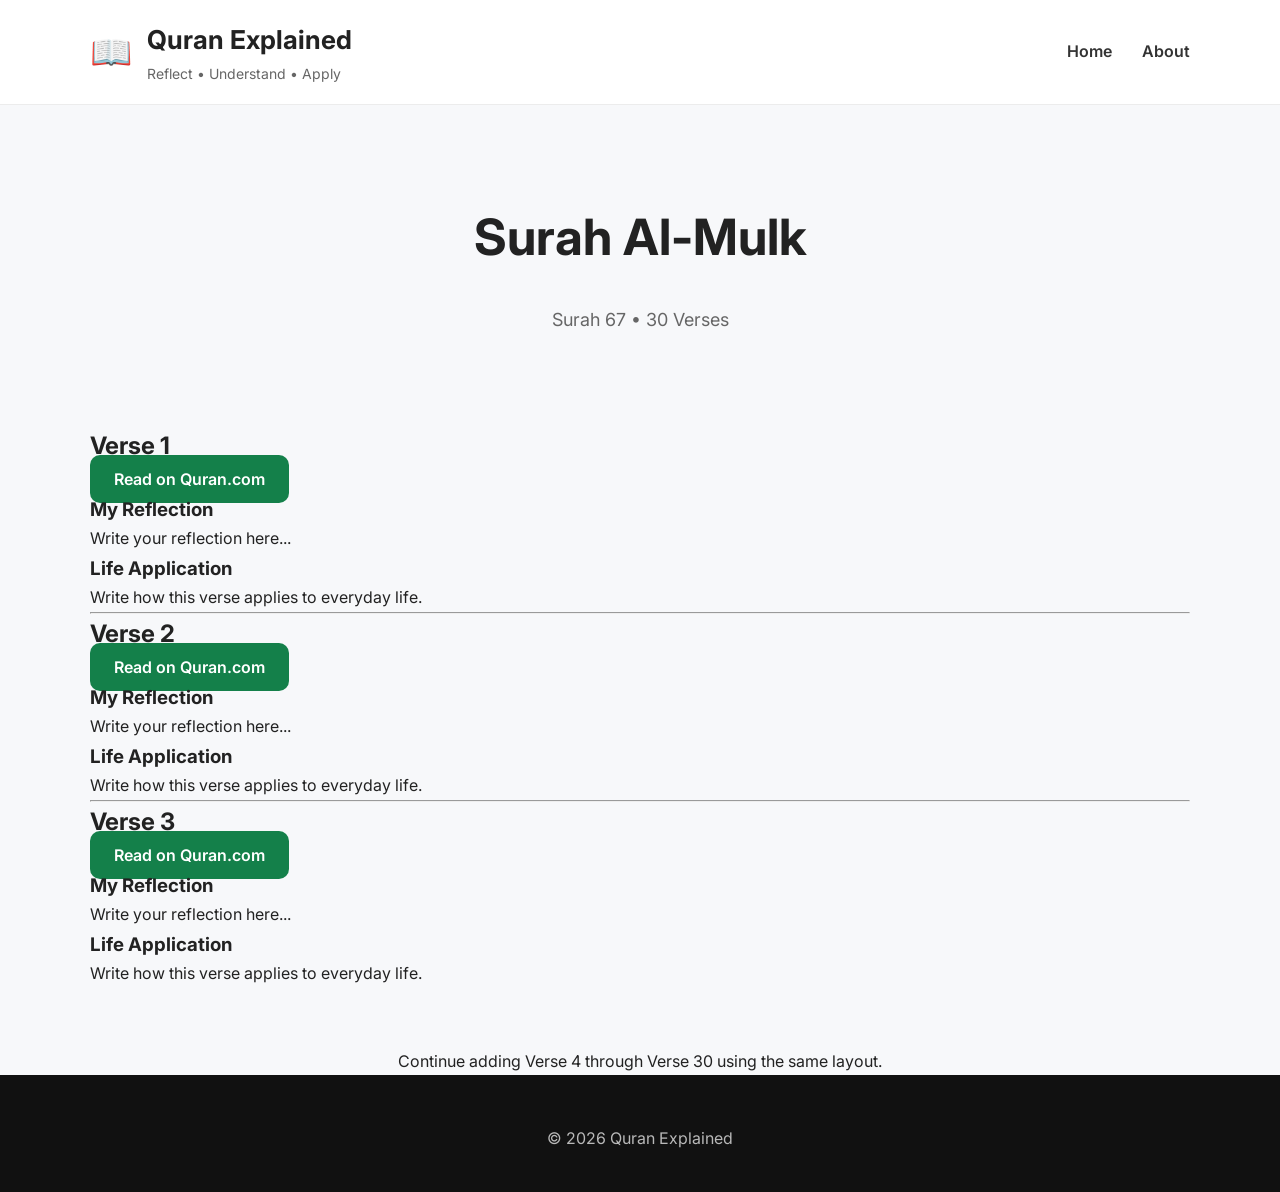
==== surahs/al-mulk.html @ 149f6b5c "Create al-mulk.html" ====
<!DOCTYPE html>
<html lang="en">

<head>

<meta charset="UTF-8">
<meta name="viewport" content="width=device-width, initial-scale=1.0">

<title>Surah Al-Mulk | Quran Explained</title>

<link rel="preconnect" href="https://fonts.googleapis.com">
<link rel="preconnect" href="https://fonts.gstatic.com" crossorigin>

<link href="https://fonts.googleapis.com/css2?family=Inter:wght@400;500;600;700&display=swap" rel="stylesheet">

<link rel="stylesheet" href="../Style.css">

</head>

<body>

<header>

<div class="container">

<div class="logo">

<div class="logo-icon">📖</div>

<div>

<h1>Quran Explained</h1>

<p>Reflect • Understand • Apply</p>

</div>

</div>

<nav>

<a href="../index.html">Home</a>

<a href="../about.html">About</a>

</nav>

</div>

</header>

<section class="hero">

<div class="container">

<h2>Surah Al-Mulk</h2>

<p>
Surah 67 • 30 Verses
</p>

</div>

</section>

<main class="container">

<div class="verse-card">

<h2>Verse 1</h2>

<a class="btn btn-primary"
href="https://quran.com/67"
target="_blank">

Read on Quran.com

</a>

<h3>My Reflection</h3>

<p>

Write your reflection here...

</p>

<h3>Life Application</h3>

<p>

Write how this verse applies to everyday life.

</p>

</div>

<hr>

<div class="verse-card">

<h2>Verse 2</h2>

<a class="btn btn-primary"
href="https://quran.com/67"
target="_blank">

Read on Quran.com

</a>

<h3>My Reflection</h3>

<p>

Write your reflection here...

</p>

<h3>Life Application</h3>

<p>

Write how this verse applies to everyday life.

</p>

</div>

<hr>

<div class="verse-card">

<h2>Verse 3</h2>

<a class="btn btn-primary"
href="https://quran.com/67"
target="_blank">

Read on Quran.com

</a>

<h3>My Reflection</h3>

<p>

Write your reflection here...

</p>

<h3>Life Application</h3>

<p>

Write how this verse applies to everyday life.

</p>

</div>

<p style="text-align:center;margin-top:60px;">

Continue adding Verse 4 through Verse 30 using the same layout.

</p>

</main>

<footer>

<div class="container">

<p>© 2026 Quran Explained</p>

</div>

</footer>

<script src="../App.js"></script>

</body>

</html>
---- Style.css ----
/* ------------------------------
   Quran Explained
------------------------------ */

*{
    margin:0;
    padding:0;
    box-sizing:border-box;
}

html{
    scroll-behavior:smooth;
}

body{
    font-family:Inter,sans-serif;
    background:#f7f8fa;
    color:#222;
    line-height:1.7;
}

.container{
    width:min(1100px,92%);
    margin:auto;
}

/* HEADER */

header{
    background:#fff;
    position:sticky;
    top:0;
    z-index:1000;
    border-bottom:1px solid #ececec;
}

header .container{
    display:flex;
    justify-content:space-between;
    align-items:center;
    padding:18px 0;
}

.logo{
    display:flex;
    align-items:center;
    gap:15px;
}

.logo-icon{
    font-size:34px;
}

.logo h1{
    font-size:26px;
}

.logo p{
    color:#666;
    font-size:14px;
}

nav{
    display:flex;
    gap:30px;
}

nav a{
    text-decoration:none;
    color:#333;
    font-weight:600;
    transition:.25s;
}

nav a:hover{
    color:#14804A;
}

/* HERO */

.hero{
    text-align:center;
    padding:90px 0;
}

.hero-tag{
    display:inline-block;
    background:#dff6e7;
    color:#14804A;
    padding:8px 16px;
    border-radius:999px;
    font-weight:600;
    margin-bottom:25px;
}

.hero h2{
    font-size:50px;
    margin-bottom:25px;
}

.hero p{
    max-width:750px;
    margin:auto;
    color:#666;
    font-size:18px;
}

.buttons{
    margin-top:40px;
    display:flex;
    justify-content:center;
    gap:20px;
}

/* BUTTONS */

.btn{
    text-decoration:none;
    padding:14px 24px;
    border-radius:10px;
    font-weight:600;
    transition:.25s;
}

.btn-primary{
    background:#14804A;
    color:white;
}

.btn-primary:hover{
    background:#10673c;
}

.btn-secondary{
    border:2px solid #14804A;
    color:#14804A;
}

.btn-secondary:hover{
    background:#14804A;
    color:white;
}

/* SEARCH */

.search{
    padding:40px 0;
}

.search input{
    width:100%;
    padding:18px;
    border-radius:10px;
    border:1px solid #ddd;
    font-size:16px;
}

/* CARDS */

.cards{
    padding:80px 0;
}

.cards .container{
    display:grid;
    grid-template-columns:repeat(auto-fit,minmax(250px,1fr));
    gap:30px;
}

.card{
    background:white;
    padding:35px;
    border-radius:18px;
    box-shadow:0 10px 25px rgba(0,0,0,.05);
    transition:.25s;
}

.card:hover{
    transform:translateY(-6px);
}

.emoji{
    font-size:40px;
    margin-bottom:20px;
}

.card h3{
    margin-bottom:15px;
}

.card p{
    color:#666;
}

/* FEATURED */

.featured{
    padding:80px 0;
}

.featured h2{
    text-align:center;
    margin-bottom:40px;
}

.featured-card{
    background:white;
    padding:50px;
    border-radius:20px;
    box-shadow:0 15px 30px rgba(0,0,0,.05);
    text-align:center;
}

.featured-card h3{
    font-size:30px;
    margin-bottom:20px;
}

.featured-card p{
    color:#666;
    margin-bottom:35px;
}

/* ABOUT */

.about{
    padding:90px 0;
}

.about h2{
    margin-bottom:20px;
}

.about p{
    color:#666;
    margin-bottom:20px;
}

/* FOOTER */

footer{
    background:#111;
    color:white;
    text-align:center;
    padding:40px;
}

footer p:last-child{
    opacity:.7;
    margin-top:10px;
}

/* MOBILE */

@media(max-width:768px){

header .container{
    flex-direction:column;
    gap:20px;
}

nav{
    flex-wrap:wrap;
    justify-content:center;
}

.hero h2{
    font-size:36px;
}

.buttons{
    flex-direction:column;
    align-items:center;
}

}
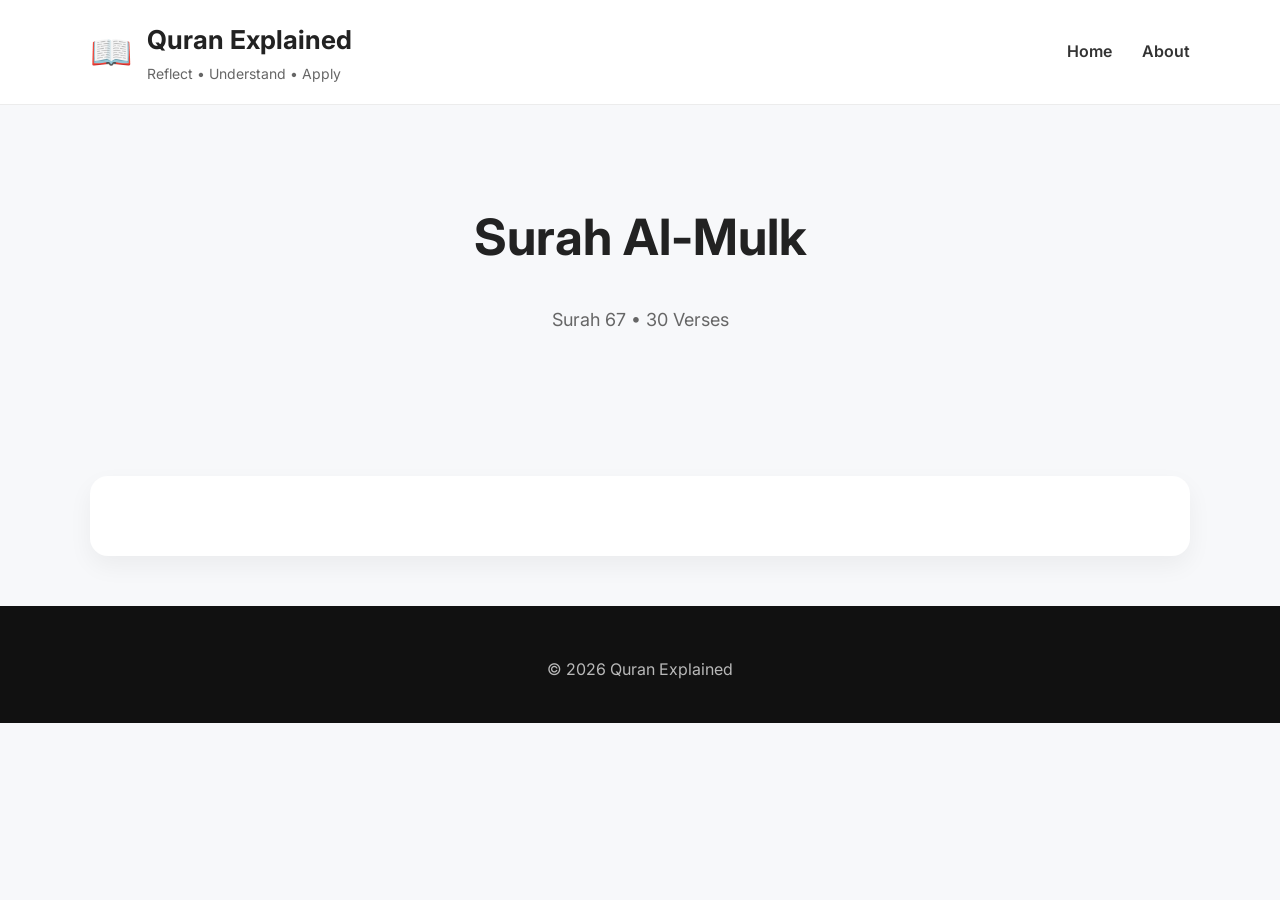
==== commit d175a45e: "Update al-mulk.html" ====
--- a/surahs/al-mulk.html
+++ b/surahs/al-mulk.html
@@ -67,103 +67,6 @@
 
 <div class="verse-card">
 
-<h2>Verse 1</h2>
-
-<a class="btn btn-primary"
-href="https://quran.com/67"
-target="_blank">
-
-Read on Quran.com
-
-</a>
-
-<h3>My Reflection</h3>
-
-<p>
-
-Write your reflection here...
-
-</p>
-
-<h3>Life Application</h3>
-
-<p>
-
-Write how this verse applies to everyday life.
-
-</p>
-
-</div>
-
-<hr>
-
-<div class="verse-card">
-
-<h2>Verse 2</h2>
-
-<a class="btn btn-primary"
-href="https://quran.com/67"
-target="_blank">
-
-Read on Quran.com
-
-</a>
-
-<h3>My Reflection</h3>
-
-<p>
-
-Write your reflection here...
-
-</p>
-
-<h3>Life Application</h3>
-
-<p>
-
-Write how this verse applies to everyday life.
-
-</p>
-
-</div>
-
-<hr>
-
-<div class="verse-card">
-
-<h2>Verse 3</h2>
-
-<a class="btn btn-primary"
-href="https://quran.com/67"
-target="_blank">
-
-Read on Quran.com
-
-</a>
-
-<h3>My Reflection</h3>
-
-<p>
-
-Write your reflection here...
-
-</p>
-
-<h3>Life Application</h3>
-
-<p>
-
-Write how this verse applies to everyday life.
-
-</p>
-
-</div>
-
-<p style="text-align:center;margin-top:60px;">
-
-Continue adding Verse 4 through Verse 30 using the same layout.
-
-</p>
 
 </main>
 
--- a/Style.css
+++ b/Style.css
@@ -273,4 +273,55 @@
     align-items:center;
 }
 
-}+}
+/* Surah Page */
+
+.verse-card{
+
+background:white;
+
+padding:40px;
+
+border-radius:18px;
+
+box-shadow:0 10px 25px rgba(0,0,0,.05);
+
+margin:50px 0;
+
+}
+
+.verse-card h2{
+
+margin-bottom:20px;
+
+color:#14804A;
+
+}
+
+.verse-card h3{
+
+margin-top:30px;
+
+margin-bottom:10px;
+
+}
+
+.verse-card p{
+
+color:#555;
+
+line-height:1.8;
+
+}
+
+hr{
+
+border:none;
+
+height:1px;
+
+background:#ddd;
+
+margin:50px 0;
+
+}
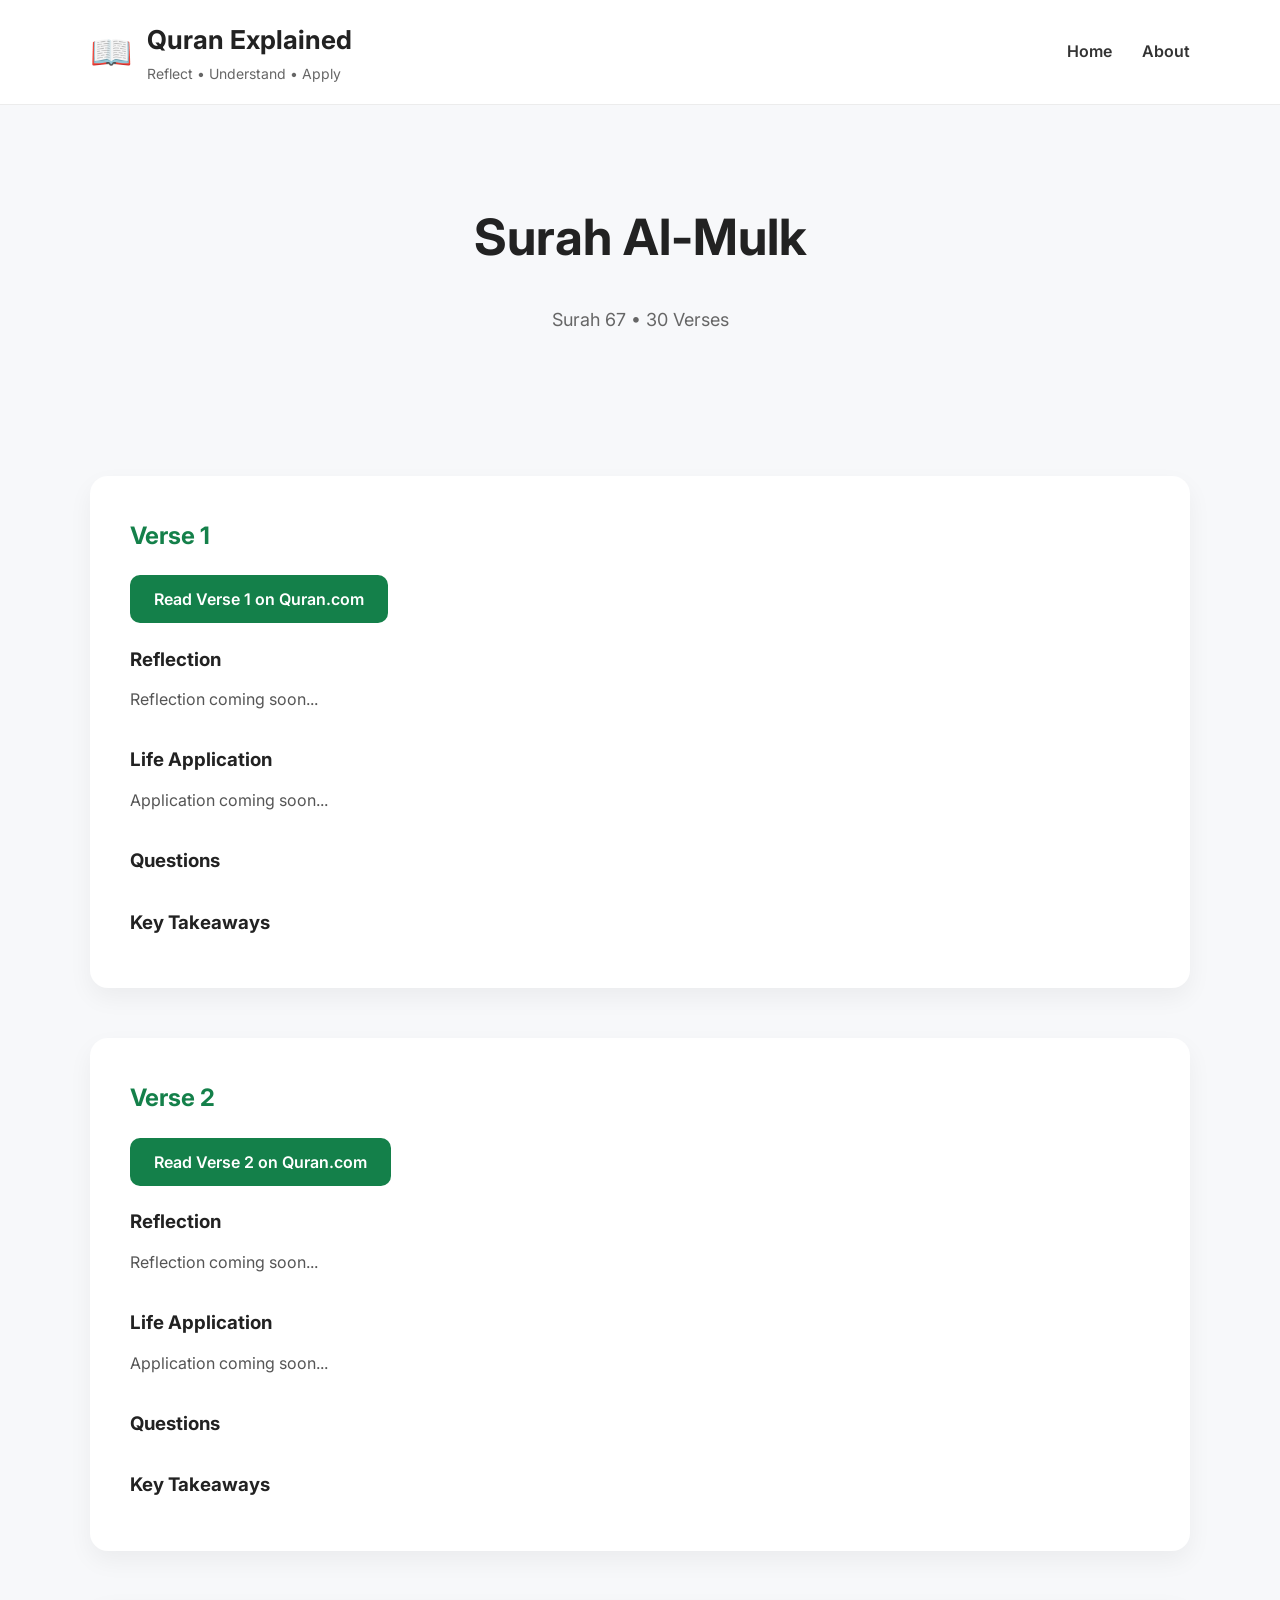
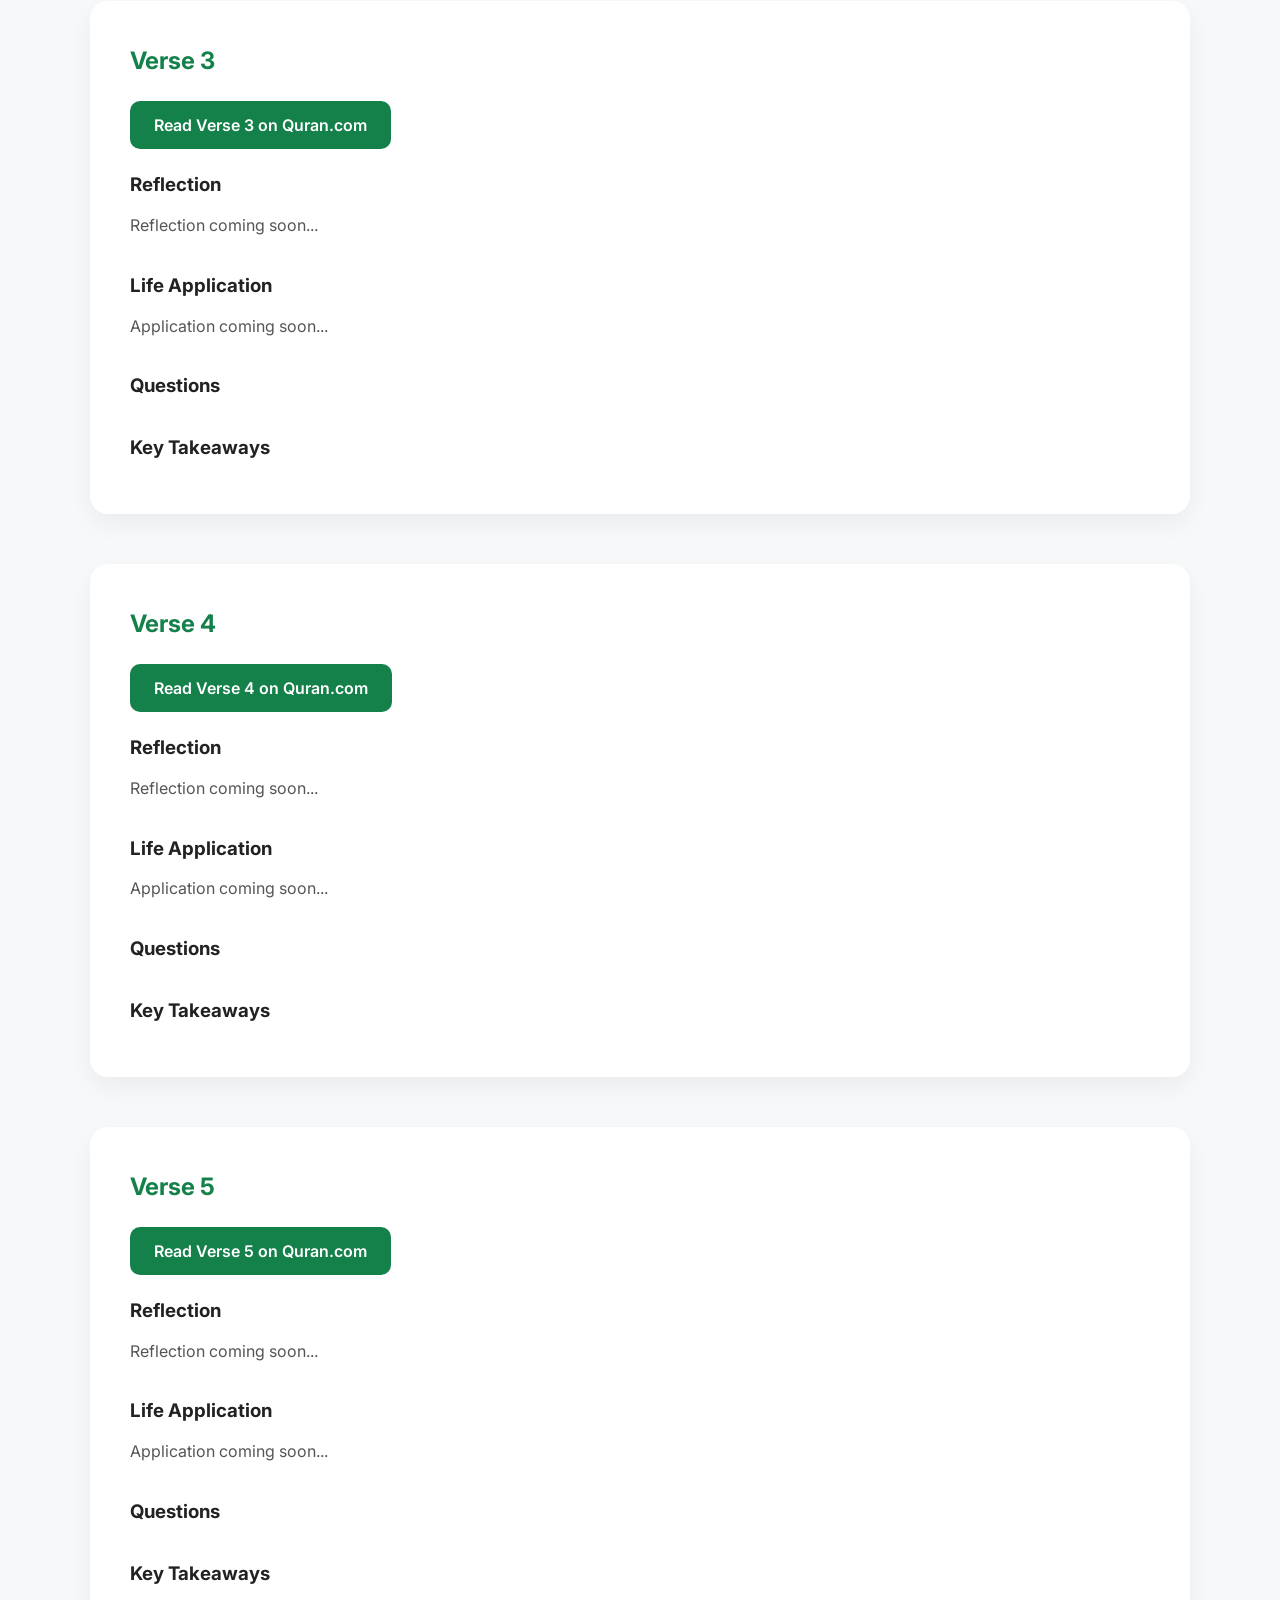
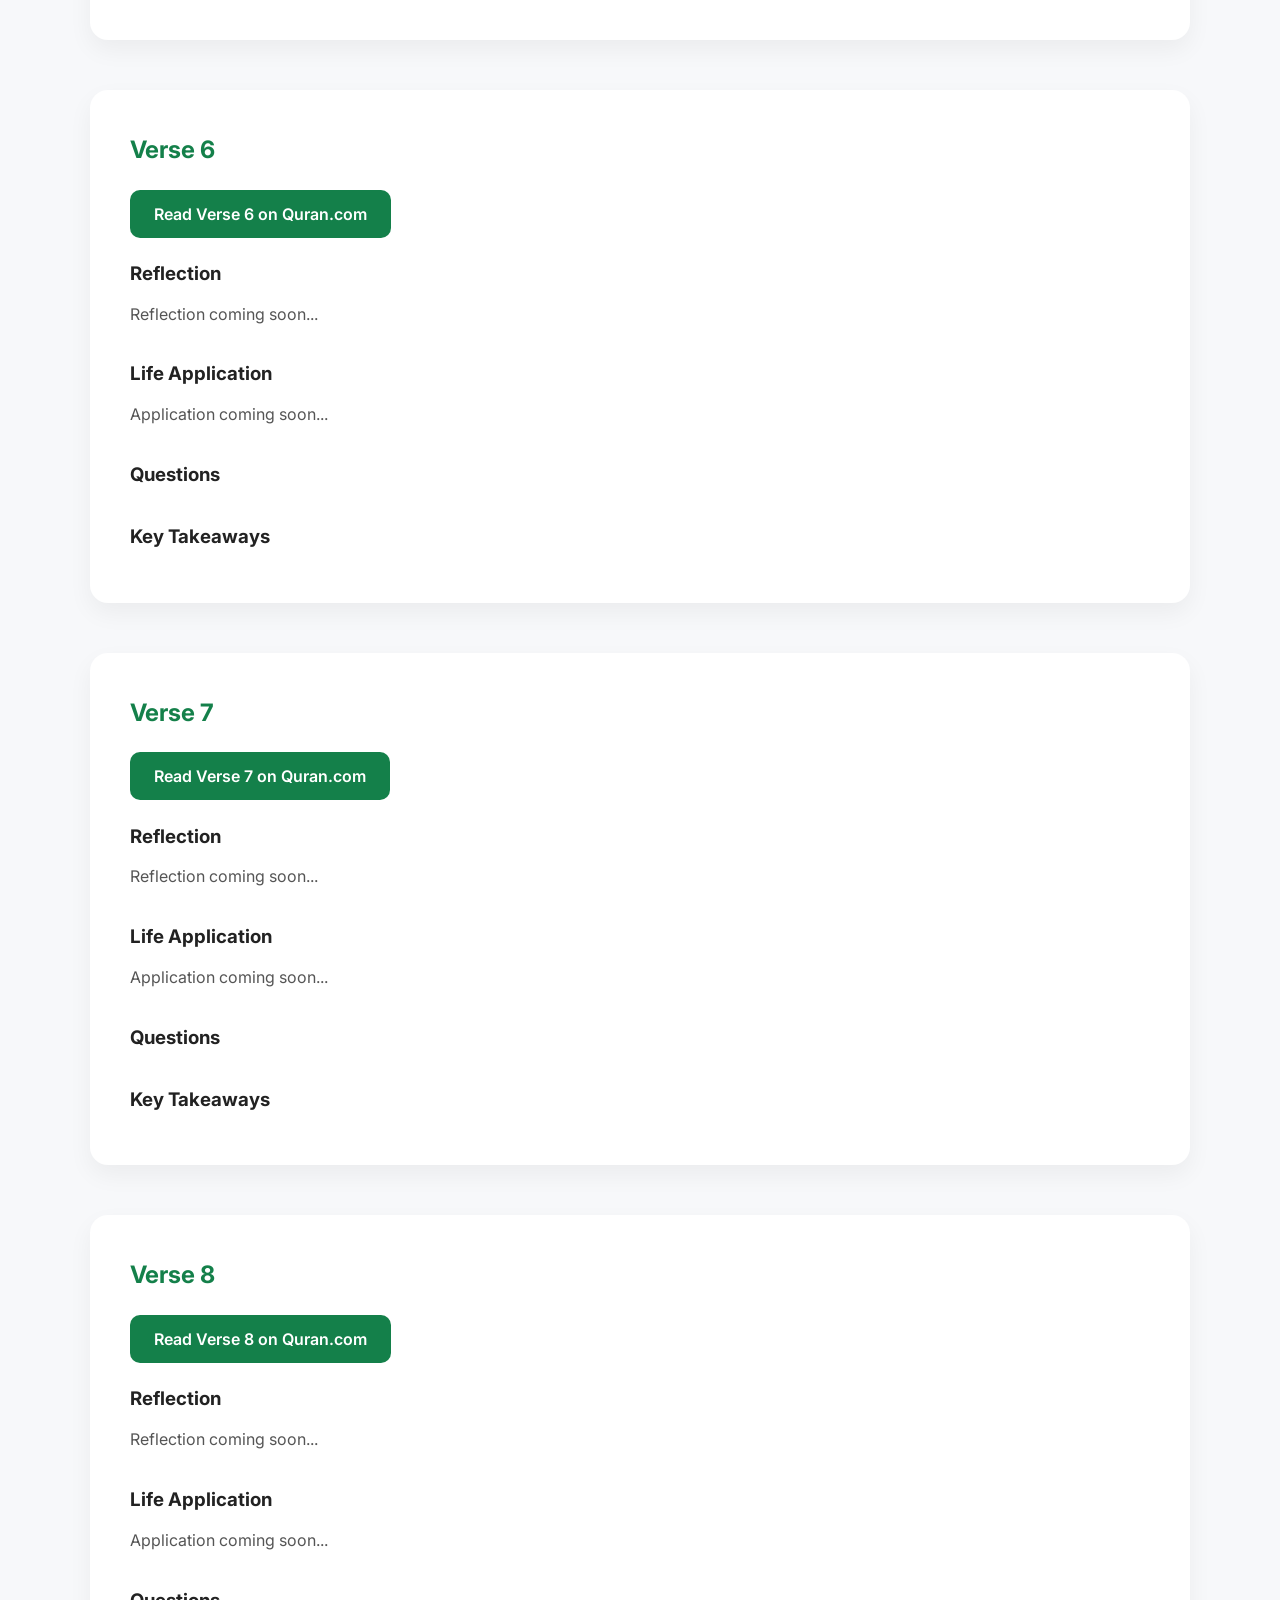
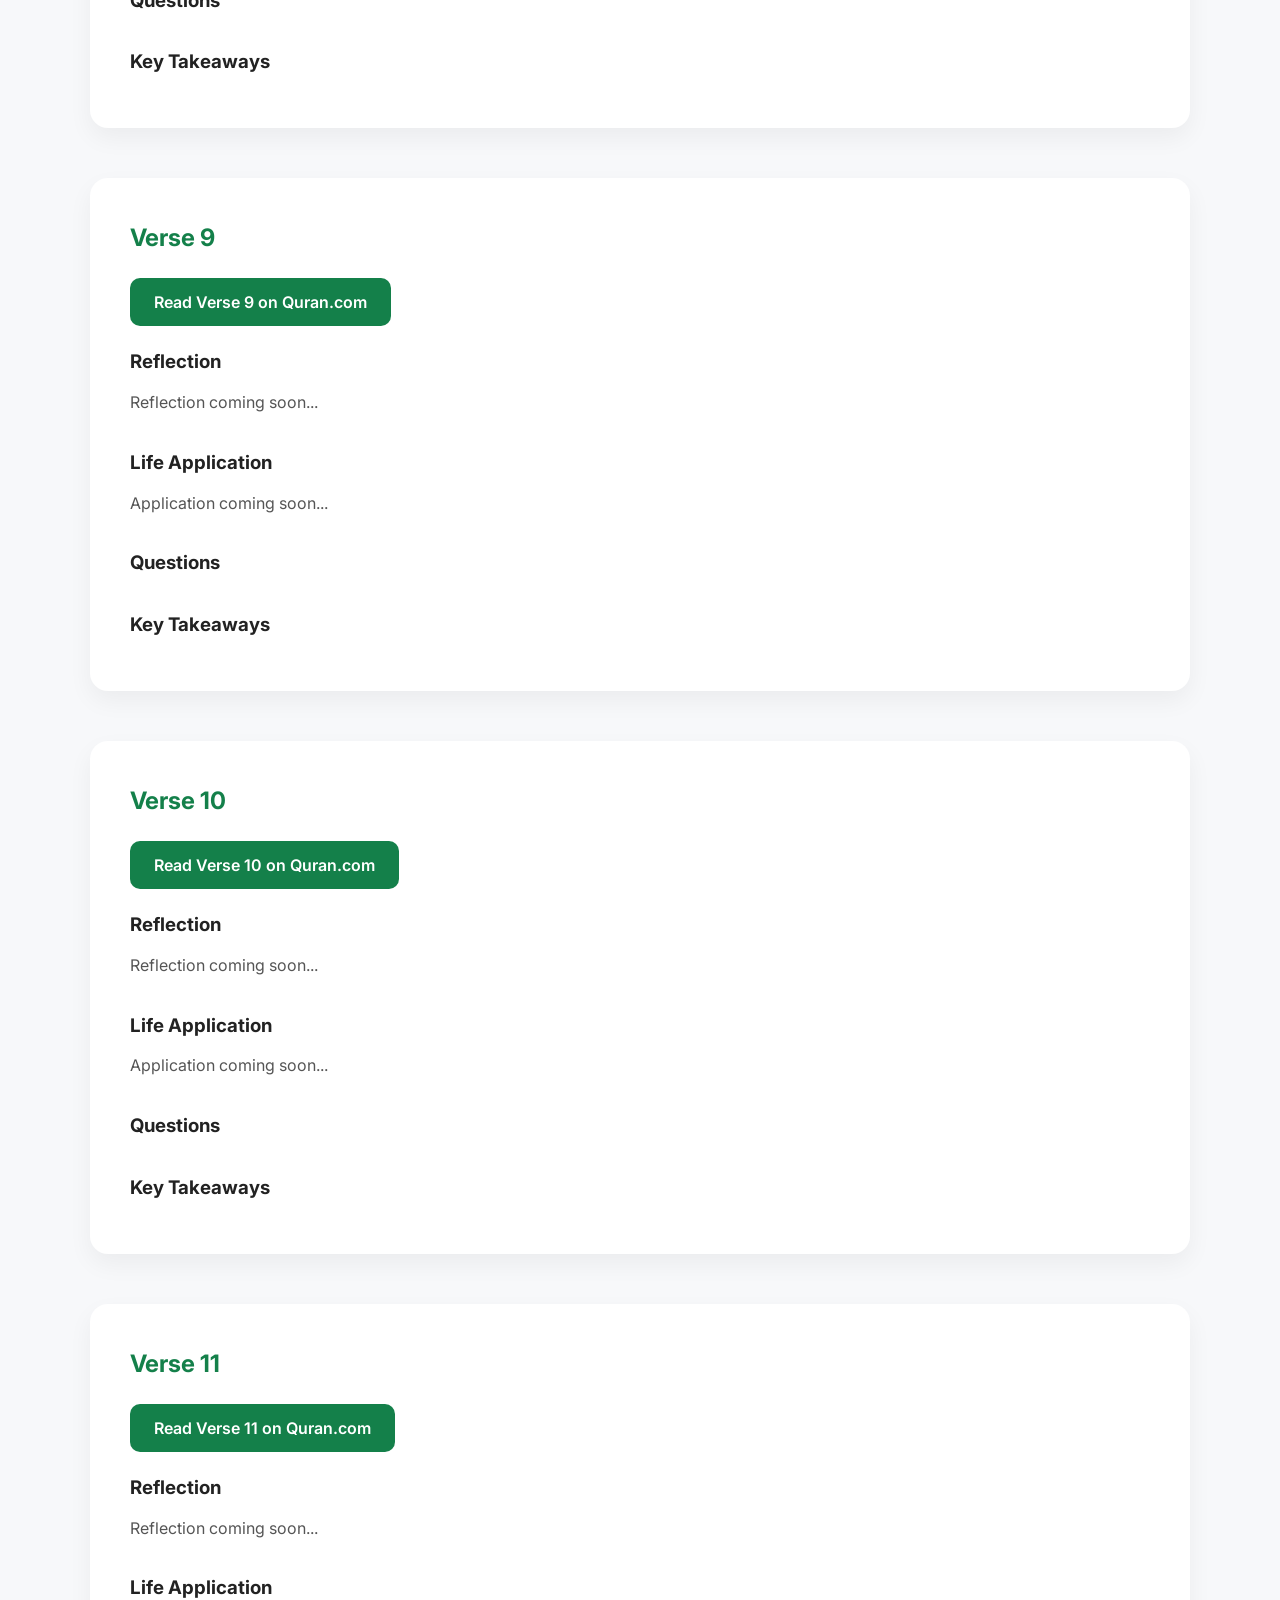
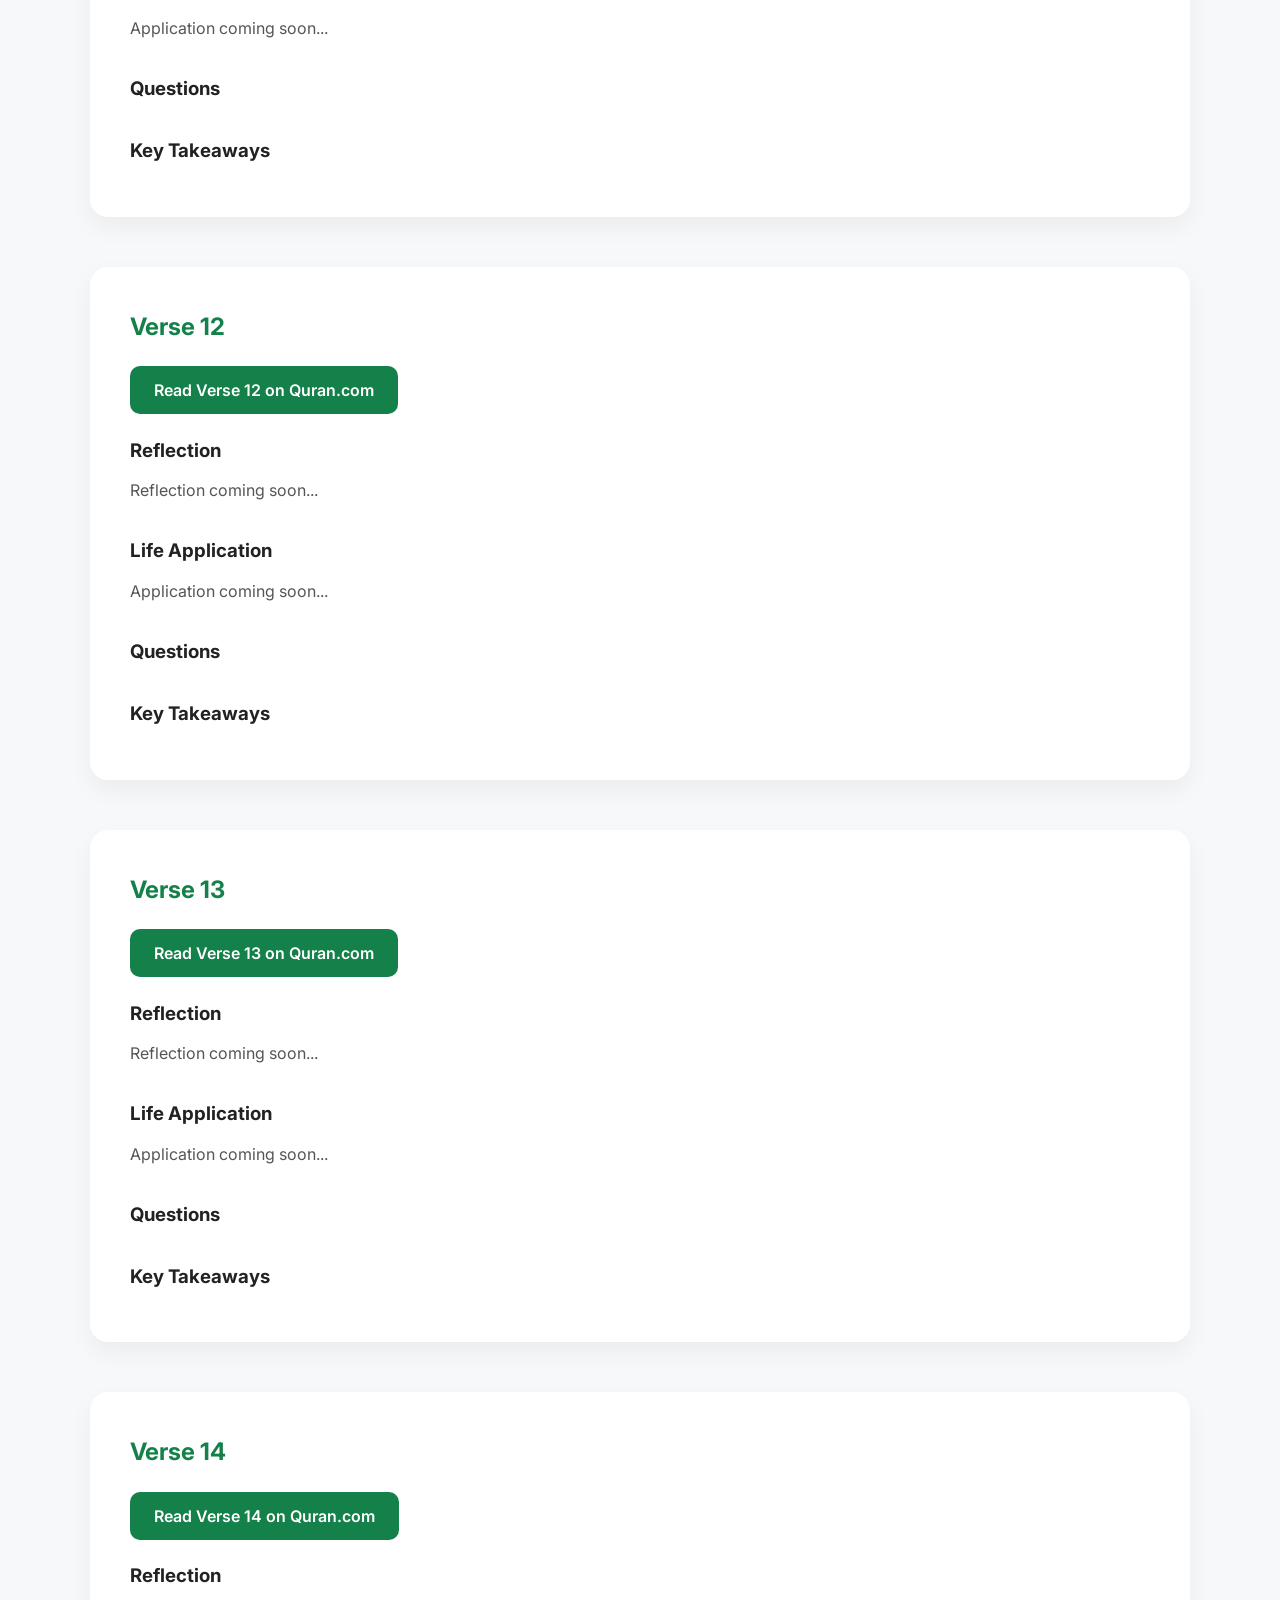
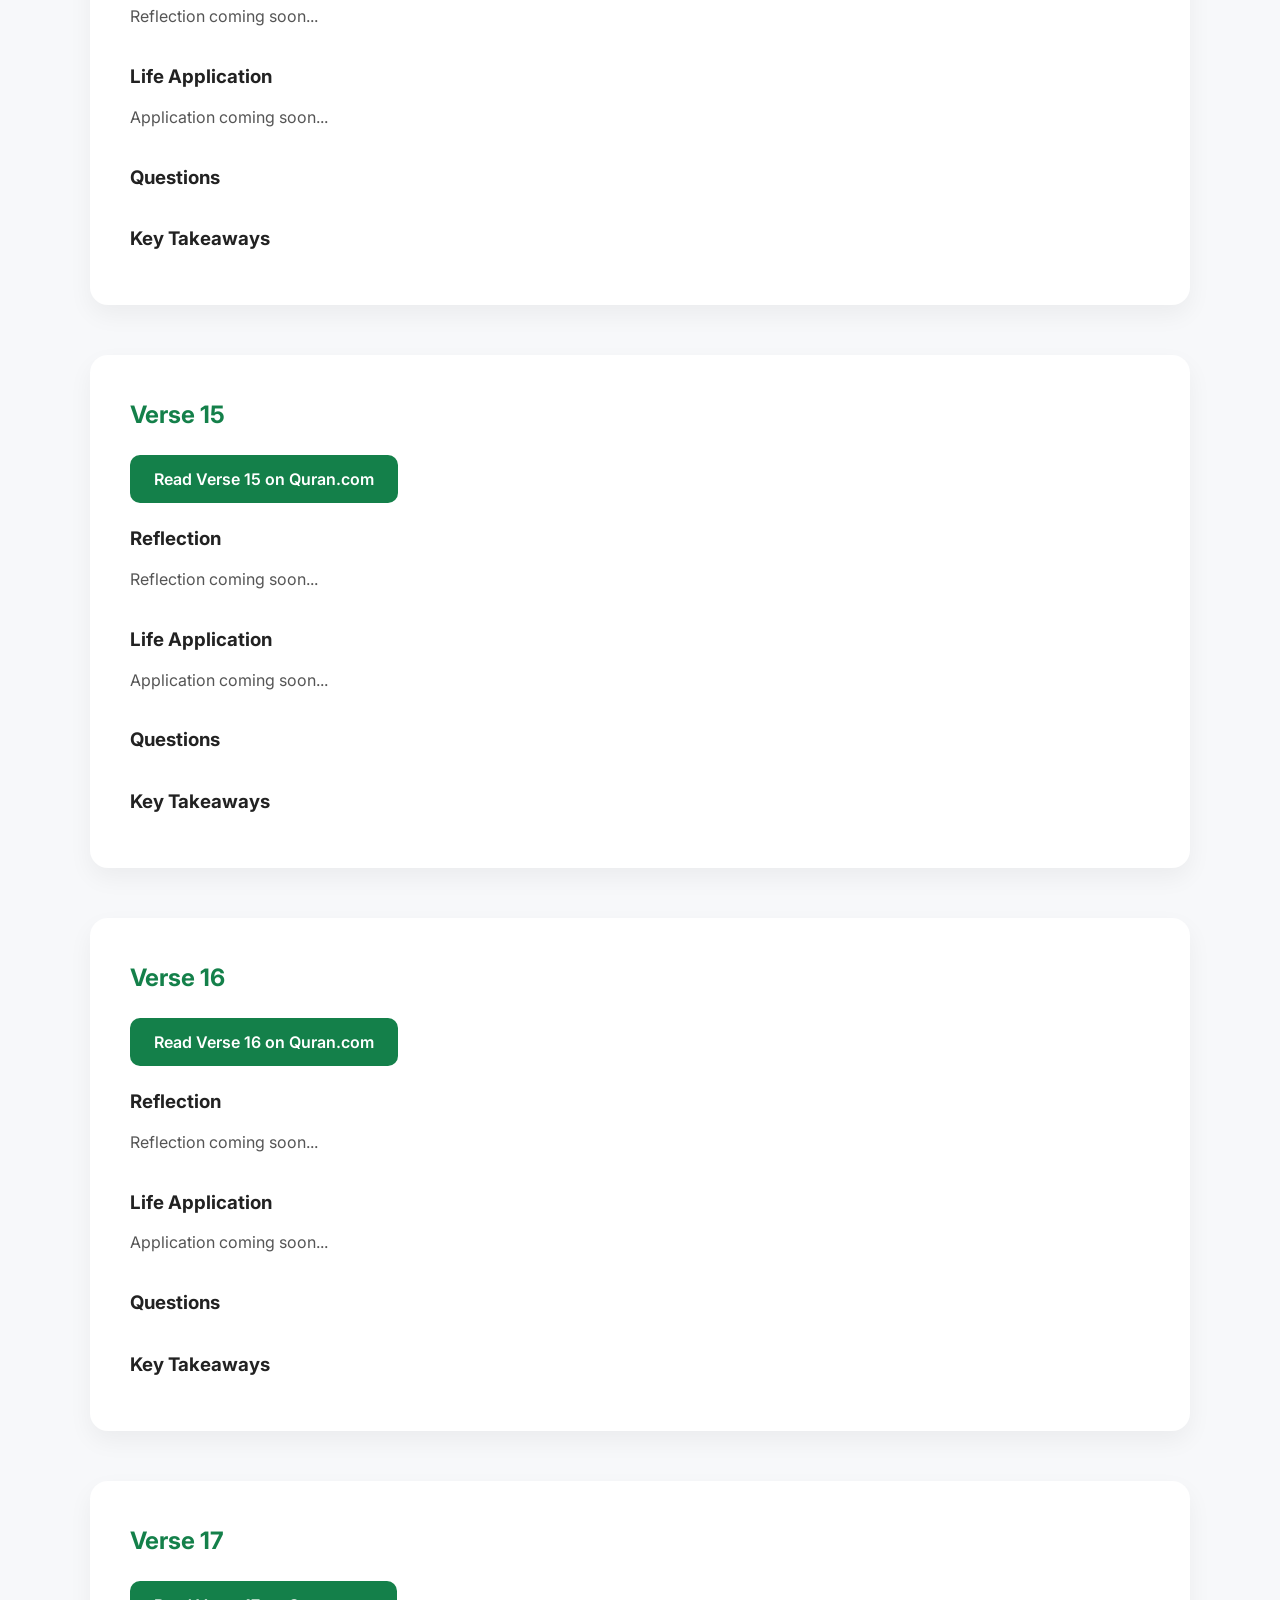
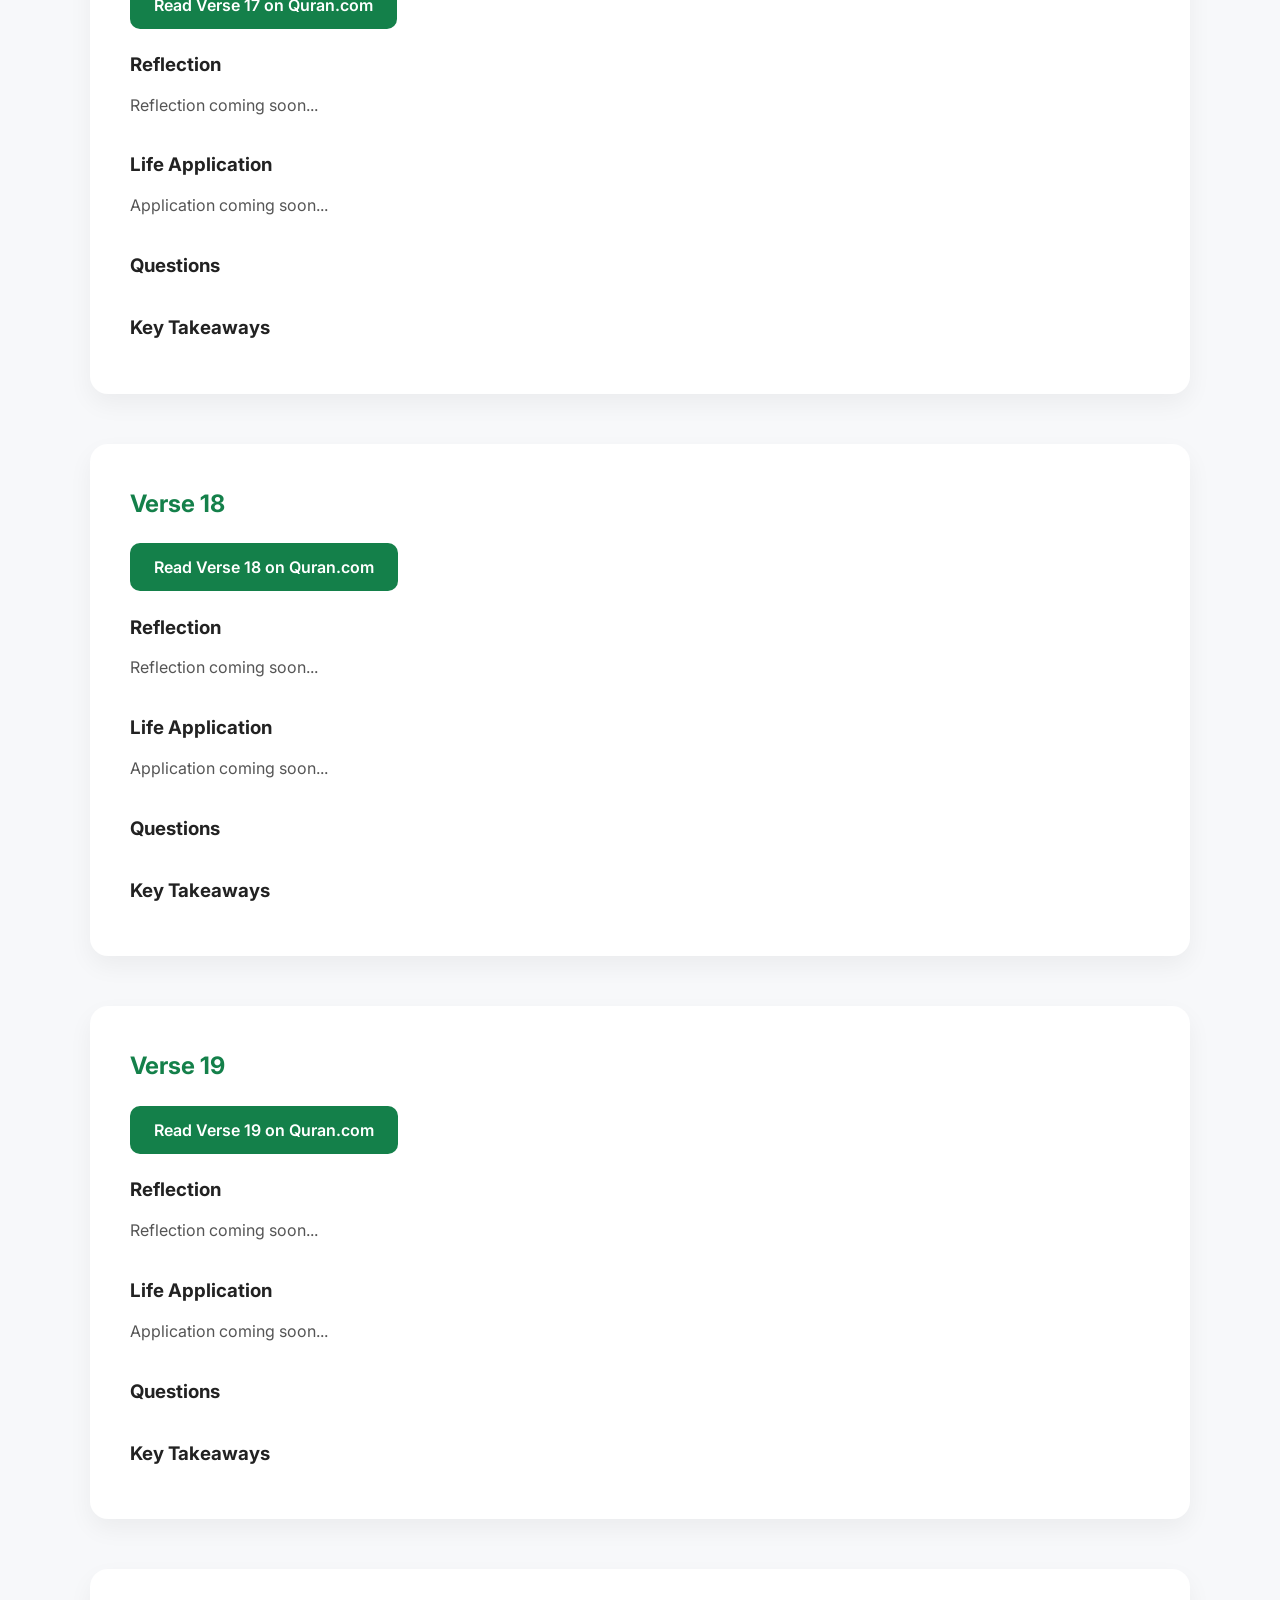
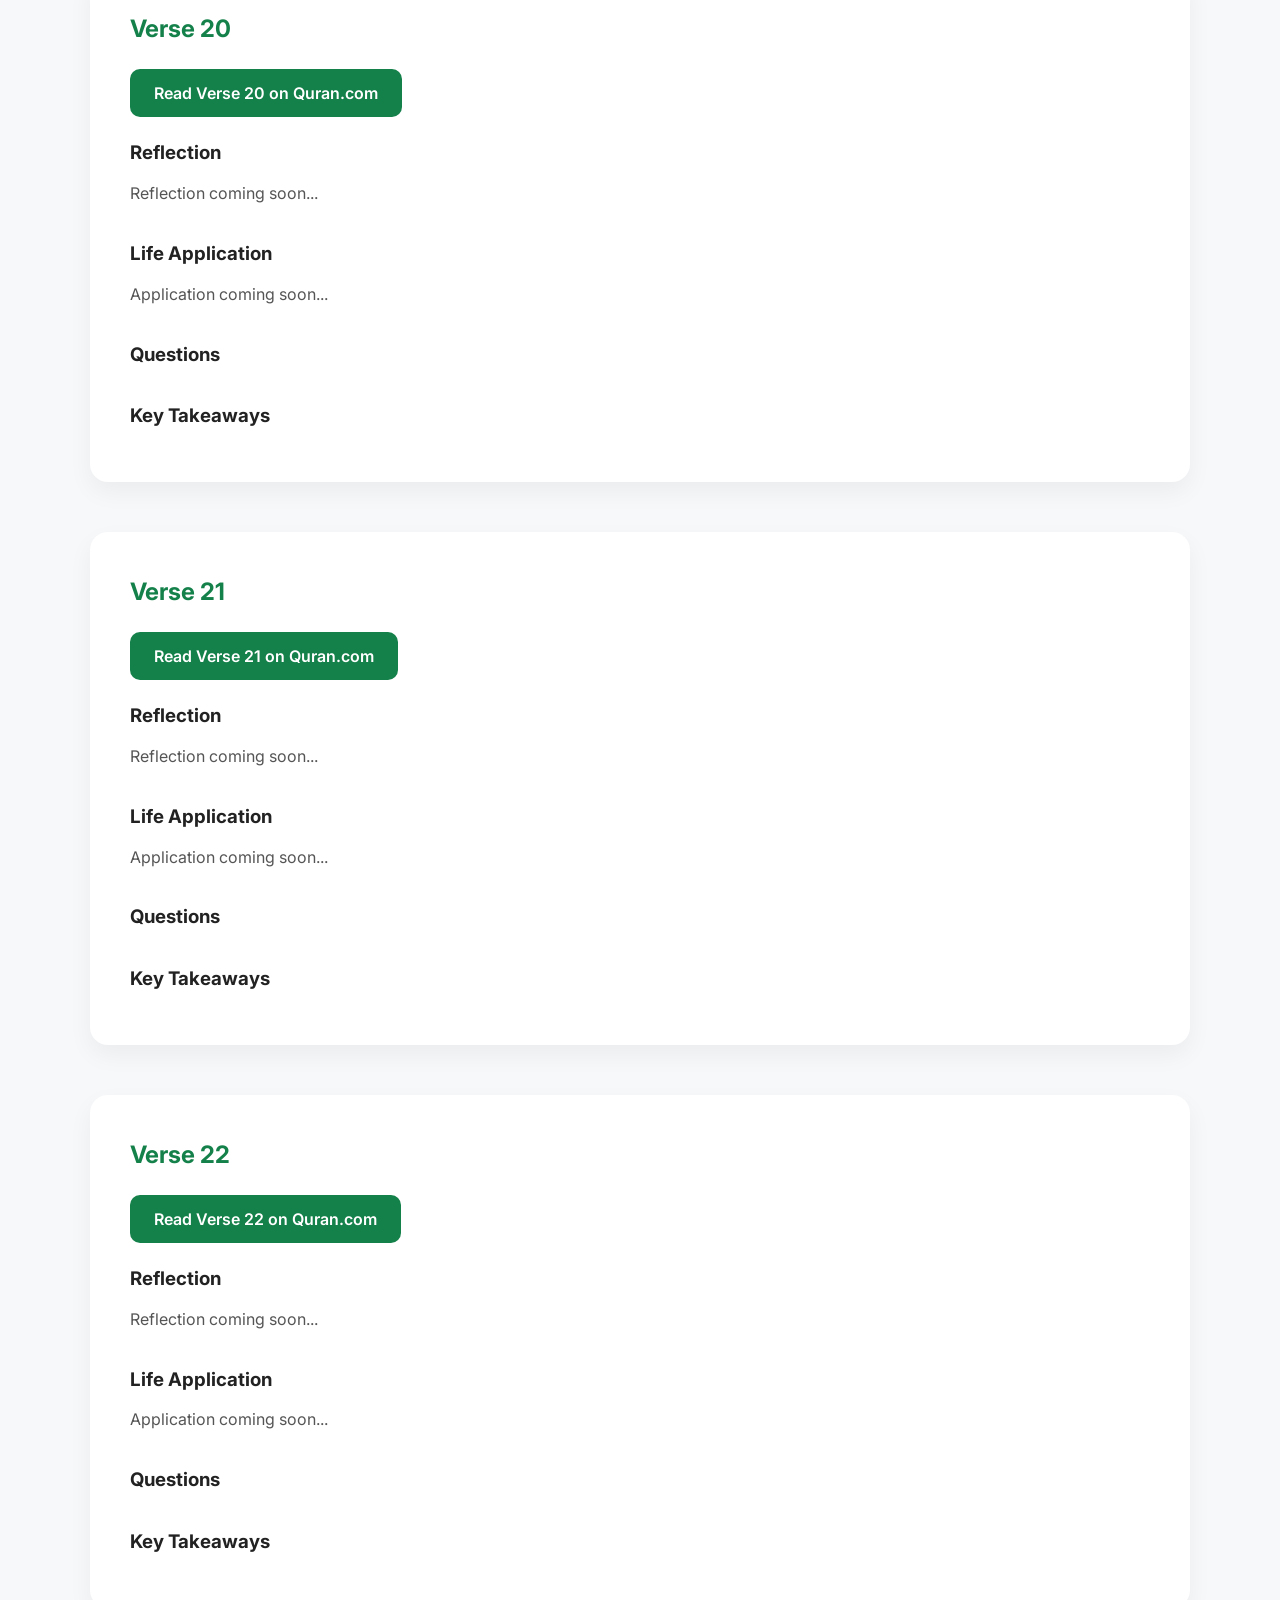
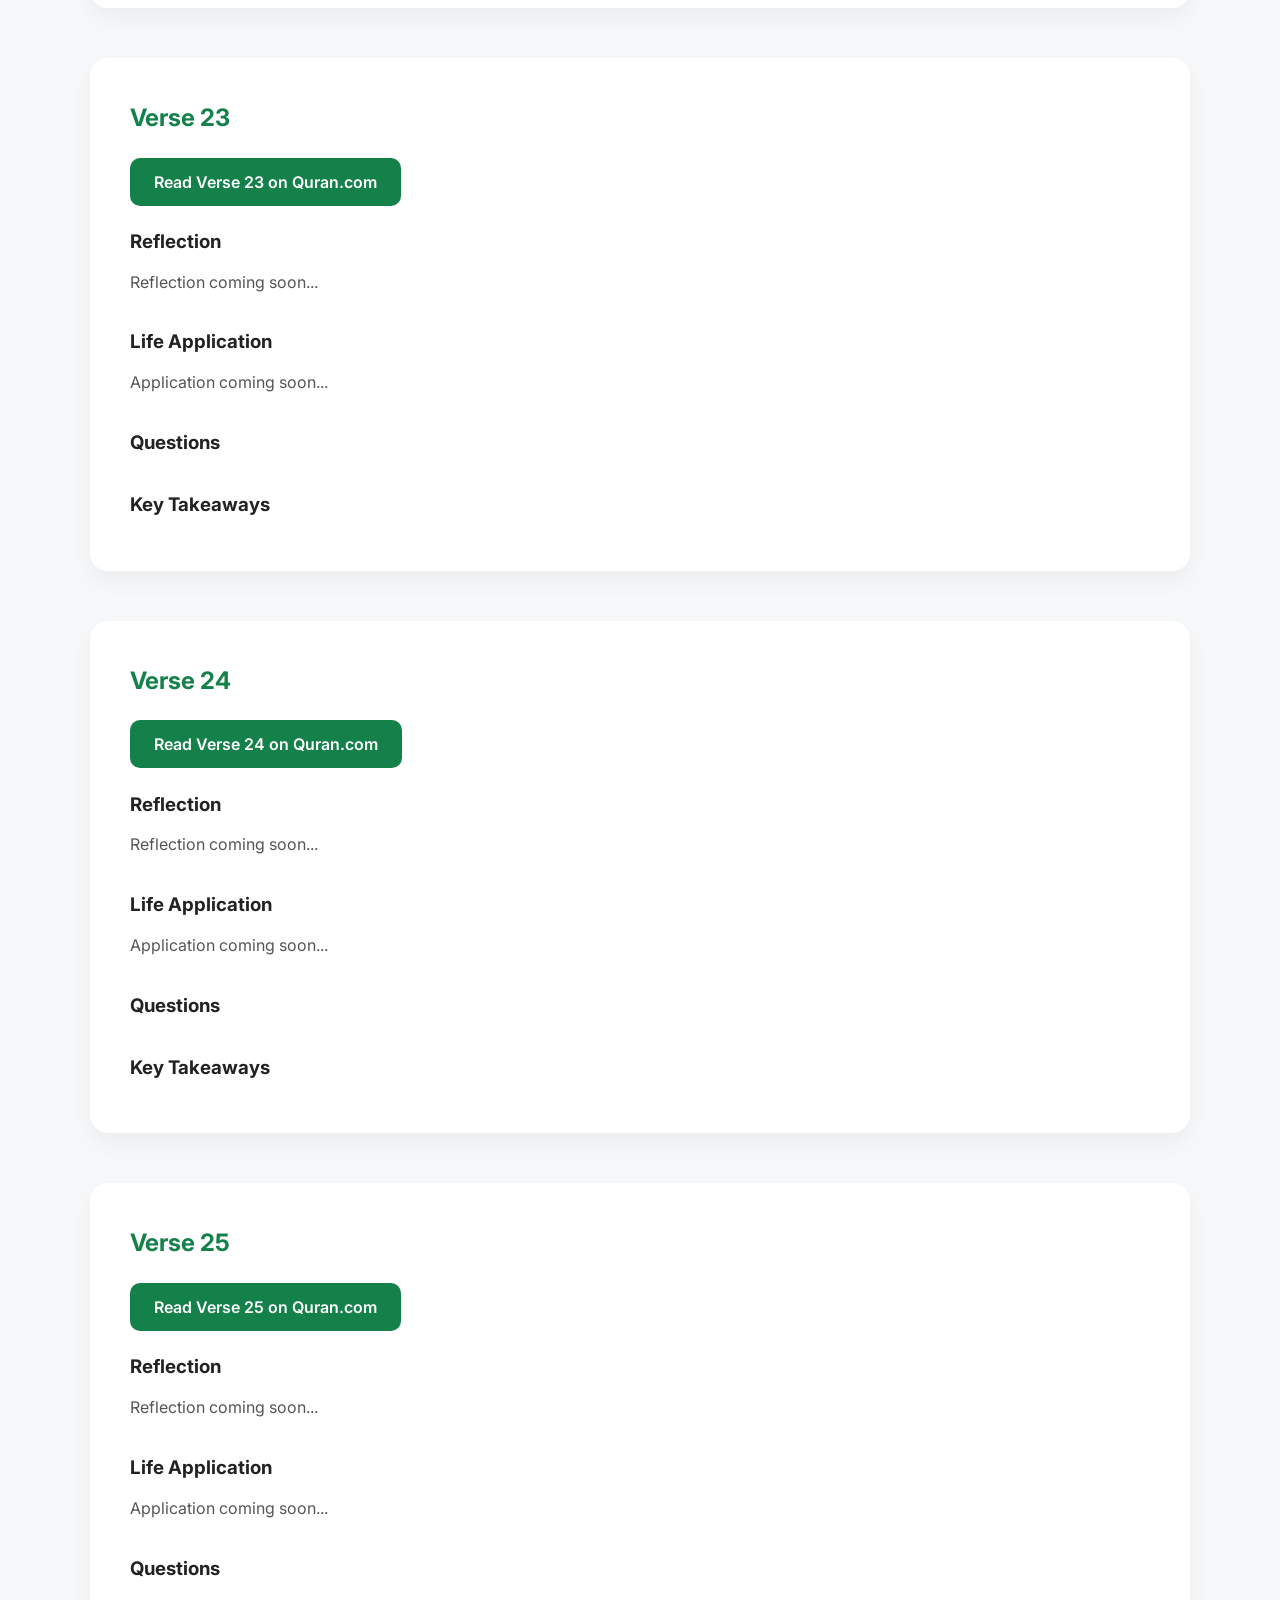
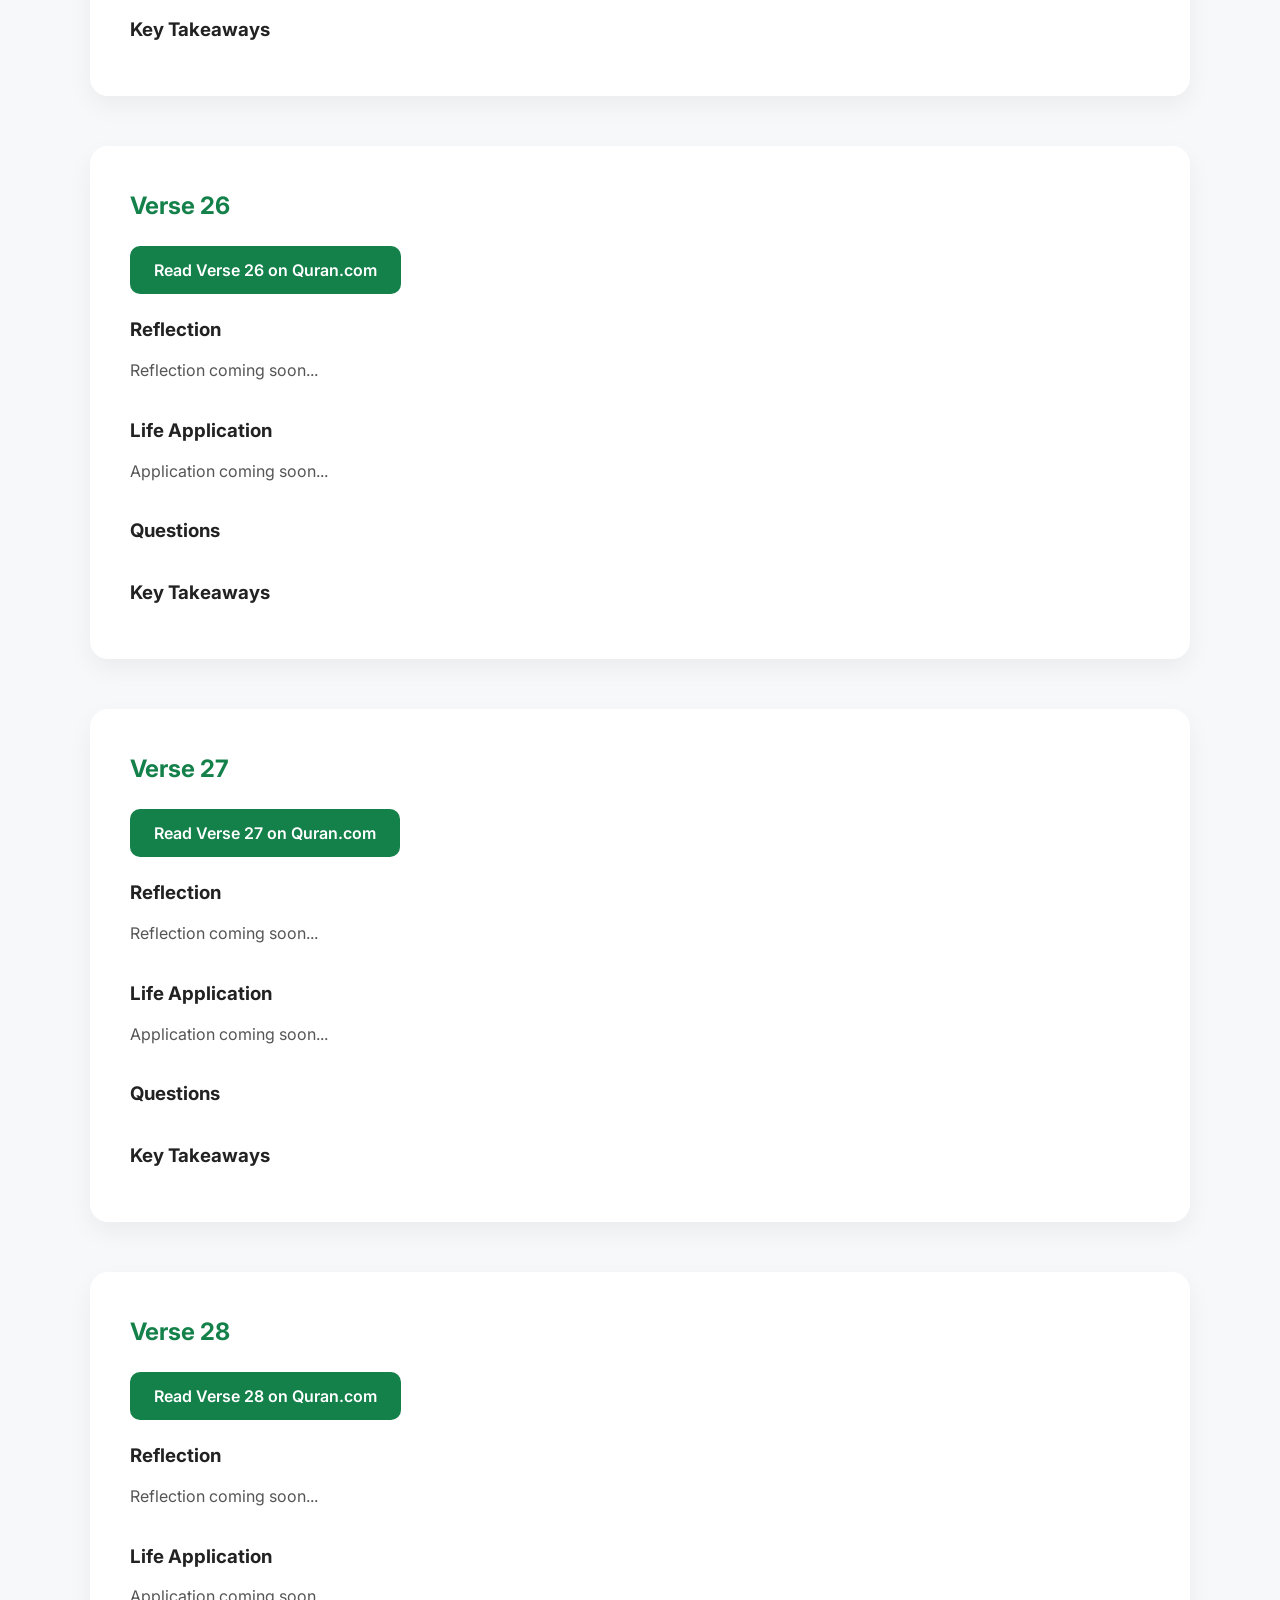
==== commit 3b9dee6b: "Update al-mulk.html" ====
--- a/surahs/al-mulk.html
+++ b/surahs/al-mulk.html
@@ -3,17 +3,17 @@
 
 <head>
 
-<meta charset="UTF-8">
-<meta name="viewport" content="width=device-width, initial-scale=1.0">
+    <meta charset="UTF-8">
+    <meta name="viewport" content="width=device-width, initial-scale=1.0">
 
-<title>Surah Al-Mulk | Quran Explained</title>
+    <title>Surah Al-Mulk | Quran Explained</title>
 
-<link rel="preconnect" href="https://fonts.googleapis.com">
-<link rel="preconnect" href="https://fonts.gstatic.com" crossorigin>
+    <link rel="preconnect" href="https://fonts.googleapis.com">
+    <link rel="preconnect" href="https://fonts.gstatic.com" crossorigin>
 
-<link href="https://fonts.googleapis.com/css2?family=Inter:wght@400;500;600;700&display=swap" rel="stylesheet">
+    <link href="https://fonts.googleapis.com/css2?family=Inter:wght@400;500;600;700&display=swap" rel="stylesheet">
 
-<link rel="stylesheet" href="../Style.css">
+    <link rel="stylesheet" href="../Style.css">
 
 </head>
 
@@ -41,7 +41,7 @@
 
 <a href="../index.html">Home</a>
 
-<a href="../about.html">About</a>
+<a href="../index.html#about">About</a>
 
 </nav>
 
@@ -56,7 +56,9 @@
 <h2>Surah Al-Mulk</h2>
 
 <p>
+
 Surah 67 • 30 Verses
+
 </p>
 
 </div>
@@ -65,8 +67,7 @@
 
 <main class="container">
 
-<div class="verse-card">
-
+<div id="verses"></div>
 
 </main>
 
@@ -76,9 +77,85 @@
 
 <p>© 2026 Quran Explained</p>
 
+<p>Personal reflections intended to encourage thoughtful reading of the Qur'an.</p>
+
 </div>
 
 </footer>
+
+<script>
+
+fetch("../data/mulk.json")
+
+.then(response=>response.json())
+
+.then(reflections=>{
+
+const container=document.getElementById("verses");
+
+reflections.forEach(item=>{
+
+container.innerHTML+=`
+
+<div class="verse-card">
+
+<h2>Verse ${item.verse}</h2>
+
+<h3>${item.title}</h3>
+
+<a class="btn btn-primary"
+
+href="https://quran.com/67/${item.verse}"
+
+target="_blank">
+
+Read Verse ${item.verse} on Quran.com
+
+</a>
+
+<h3>Reflection</h3>
+
+<p>${item.reflection || "Reflection coming soon..."}</p>
+
+<h3>Life Application</h3>
+
+<p>${item.application || "Application coming soon..."}</p>
+
+<h3>Questions</h3>
+
+<ul>
+
+${item.questions.map(question=>`<li>${question}</li>`).join("")}
+
+</ul>
+
+<h3>Key Takeaways</h3>
+
+<ul>
+
+${item.takeaways.map(point=>`<li>${point}</li>`).join("")}
+
+</ul>
+
+</div>
+
+`;
+
+});
+
+})
+
+.catch(error=>{
+
+document.getElementById("verses").innerHTML=
+
+"<h2>Unable to load reflections.</h2>";
+
+console.error(error);
+
+});
+
+</script>
 
 <script src="../App.js"></script>
 
